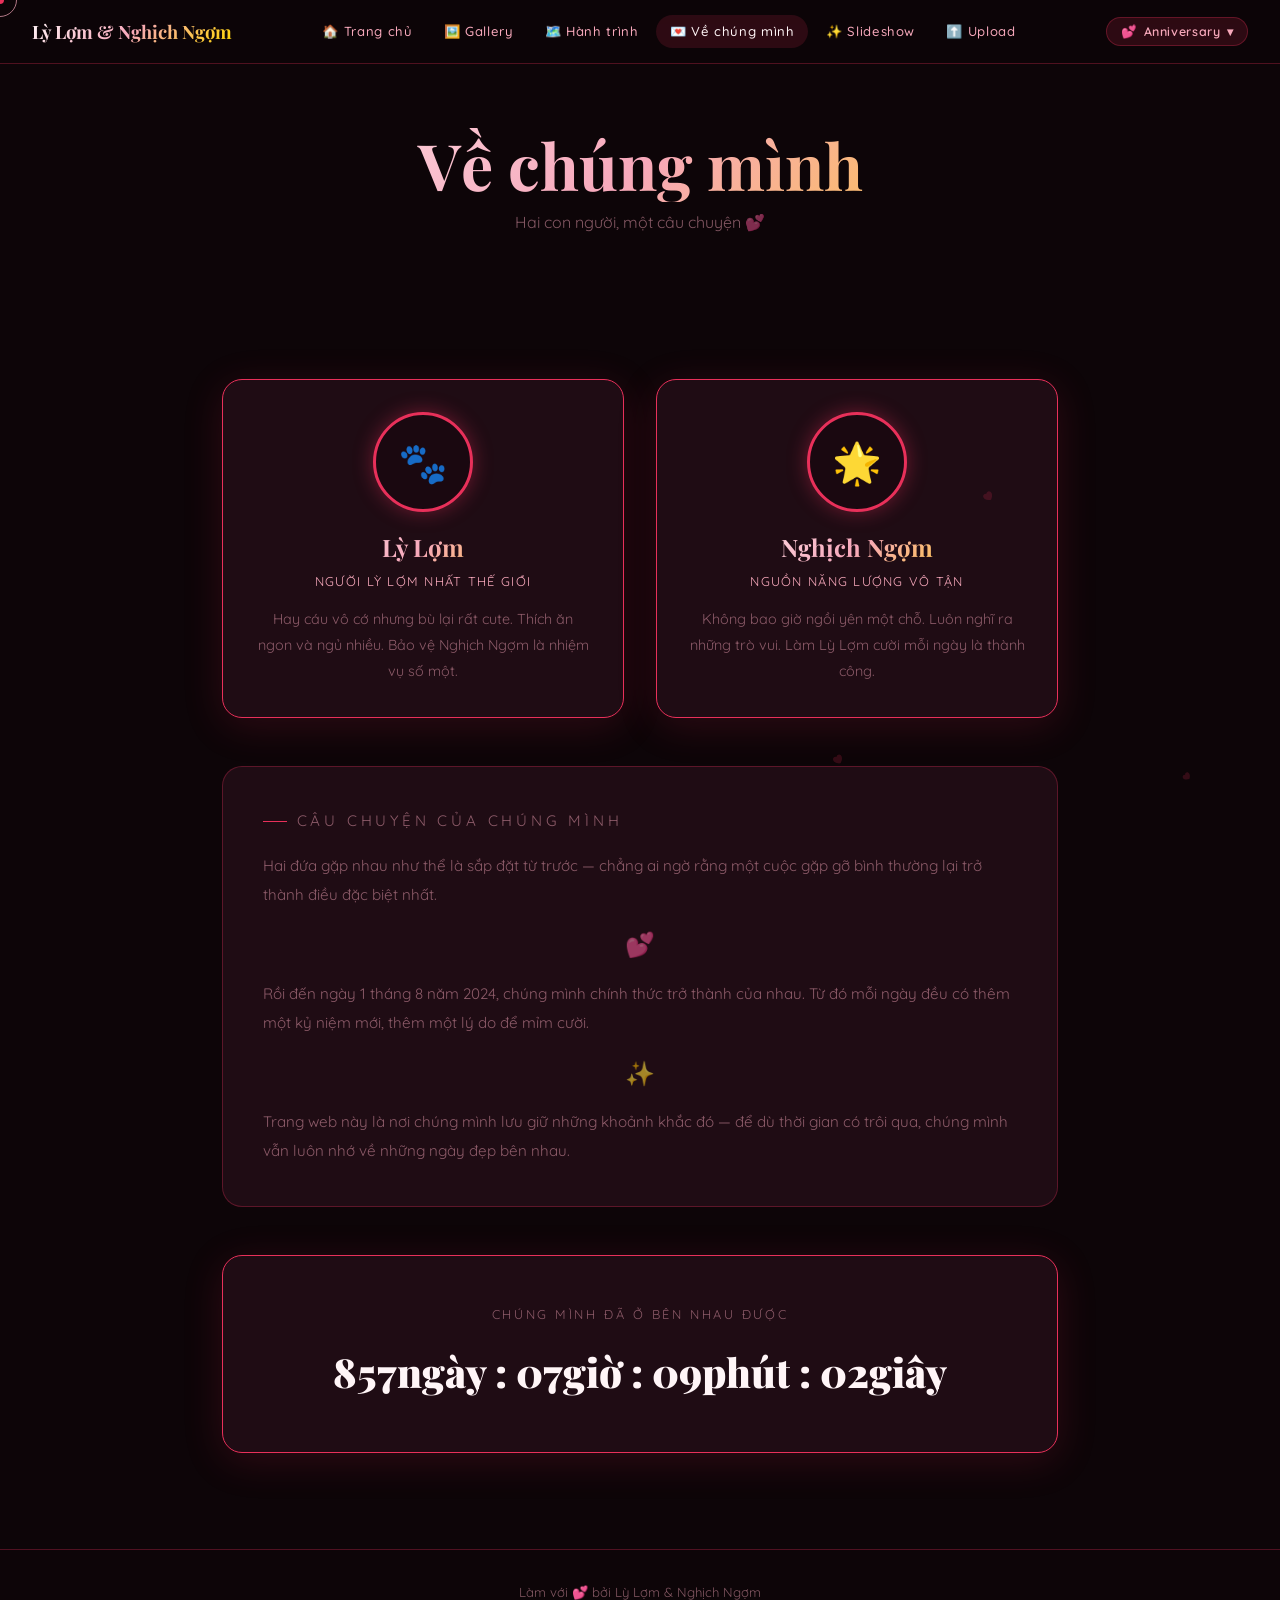
==== about.html @ 8e0ec50c "Initial commit - Lỳ Lợm & Nghịch Ngợm gallery" ====
<!DOCTYPE html>
<html lang="vi">
<head>
  <meta charset="UTF-8">
  <meta name="viewport" content="width=device-width, initial-scale=1.0">
  <title>Về chúng mình · Lỳ Lợm & Nghịch Ngợm</title>
  <link rel="stylesheet" href="css/themes.css">
  <link rel="stylesheet" href="css/global.css">
  <link rel="stylesheet" href="css/animations.css">
  <style>
    .about-wrap { max-width: 900px; margin: 0 auto; padding: 3rem 2rem 6rem; }
    .couple-grid {
      display: grid;
      grid-template-columns: 1fr 1fr;
      gap: 2rem;
      margin: 3rem 0;
    }
    @media(max-width: 600px) { .couple-grid { grid-template-columns: 1fr; } }
    .person-card {
      background: var(--bg-card);
      border: 1px solid var(--border-img);
      border-radius: 20px;
      padding: 2rem;
      text-align: center;
      box-shadow: var(--shadow-card);
      transition: var(--transition);
    }
    .person-card:hover { transform: translateY(-4px); box-shadow: 0 20px 60px var(--glow); }
    .person-avatar {
      width: 100px; height: 100px;
      border-radius: 50%;
      border: 3px solid var(--border-img);
      margin: 0 auto 1rem;
      background: var(--bg-secondary);
      display: flex; align-items: center; justify-content: center;
      font-size: 2.5rem;
      box-shadow: 0 0 20px var(--glow);
      overflow: hidden;
    }
    .person-avatar img { width: 100%; height: 100%; object-fit: cover; }
    .person-name {
      font-family: var(--font-display);
      font-size: 1.5rem;
      font-weight: 700;
      background: var(--gradient-text);
      -webkit-background-clip: text;
      -webkit-text-fill-color: transparent;
      background-clip: text;
      margin-bottom: 0.25rem;
    }
    .person-role { font-size: 0.8rem; color: var(--accent-2); letter-spacing: 0.1em; text-transform: uppercase; margin-bottom: 1rem; }
    .person-desc { font-size: 0.9rem; color: var(--text-muted); line-height: 1.8; }
    .love-story {
      background: var(--bg-card);
      border: 1px solid var(--border-color);
      border-radius: 20px;
      padding: 2.5rem;
      margin: 3rem 0;
    }
    .love-story p { color: var(--text-muted); line-height: 1.9; font-size: 0.95rem; margin-bottom: 1rem; }
    .love-story p:last-child { margin-bottom: 0; }
    .heart-divider { text-align: center; font-size: 1.5rem; margin: 1rem 0; opacity: 0.6; }
    .about-counter {
      text-align: center;
      padding: 3rem;
      background: var(--bg-card);
      border: 1px solid var(--border-img);
      border-radius: 20px;
      box-shadow: var(--shadow-card);
    }
    .about-counter-label { font-size: 0.8rem; letter-spacing: 0.2em; text-transform: uppercase; color: var(--text-muted); margin-bottom: 1rem; }
    #about-counter-wrap { font-family: var(--font-display); font-size: clamp(1.5rem, 4vw, 2.5rem); font-weight: 900; }
  </style>
</head>
<body>

<div id="loading"><div class="loading-logo">Về chúng mình 💌</div><div class="loading-bar-wrap"><div class="loading-bar"></div></div></div>
<div id="cursor"><div id="cursor-dot"></div><div id="cursor-ring"></div></div>
<canvas id="particle-canvas"></canvas>

<nav id="navbar">
  <a href="index.html" class="nav-logo">Lỳ Lợm & Nghịch Ngợm</a>
  <ul class="nav-links">
    <li><a href="index.html">🏠 Trang chủ</a></li>
    <li><a href="gallery.html">🖼️ Gallery</a></li>
    <li><a href="journey.html">🗺️ Hành trình</a></li>
    <li><a href="about.html" class="active">💌 Về chúng mình</a></li>
    <li><a href="slideshow.html">✨ Slideshow</a></li>
    <li><a href="admin.html">⬆️ Upload</a></li>
  </ul>
  <div class="nav-right">
    <div style="position:relative"><button id="theme-btn">💕 Anniversary ▾</button><div id="theme-panel"></div></div>
    <button id="nav-toggle" aria-label="Menu"><span></span><span></span><span></span></button>
  </div>
</nav>

<main>
  <div class="page-header">
    <h1>Về chúng mình</h1>
    <p>Hai con người, một câu chuyện 💕</p>
  </div>
  <div class="about-wrap">
    <div class="couple-grid">
      <div class="person-card reveal">
        <div class="person-avatar">🐾</div>
        <div class="person-name">Lỳ Lợm</div>
        <div class="person-role">Người lỳ lợm nhất thế giới</div>
        <div class="person-desc">Hay cáu vô cớ nhưng bù lại rất cute. Thích ăn ngon và ngủ nhiều. Bảo vệ Nghịch Ngợm là nhiệm vụ số một.</div>
      </div>
      <div class="person-card reveal reveal-delay-1">
        <div class="person-avatar">🌟</div>
        <div class="person-name">Nghịch Ngợm</div>
        <div class="person-role">Nguồn năng lượng vô tận</div>
        <div class="person-desc">Không bao giờ ngồi yên một chỗ. Luôn nghĩ ra những trò vui. Làm Lỳ Lợm cười mỗi ngày là thành công.</div>
      </div>
    </div>

    <div class="love-story reveal">
      <p class="section-label">Câu chuyện của chúng mình</p>
      <p>Hai đứa gặp nhau như thể là sắp đặt từ trước — chẳng ai ngờ rằng một cuộc gặp gỡ bình thường lại trở thành điều đặc biệt nhất.</p>
      <div class="heart-divider">💕</div>
      <p>Rồi đến ngày 1 tháng 8 năm 2024, chúng mình chính thức trở thành của nhau. Từ đó mỗi ngày đều có thêm một kỷ niệm mới, thêm một lý do để mỉm cười.</p>
      <div class="heart-divider">✨</div>
      <p>Trang web này là nơi chúng mình lưu giữ những khoảnh khắc đó — để dù thời gian có trôi qua, chúng mình vẫn luôn nhớ về những ngày đẹp bên nhau.</p>
    </div>

    <div class="about-counter reveal">
      <div class="about-counter-label">Chúng mình đã ở bên nhau được</div>
      <div id="about-counter-wrap"></div>
    </div>
  </div>
</main>

<footer><p>Làm với <span class="footer-heart">💕</span> bởi Lỳ Lợm & Nghịch Ngợm</p></footer>
<div id="lightbox"><button id="lightbox-close">✕</button><button id="lightbox-prev">‹</button><img id="lightbox-img" src="" alt=""><button id="lightbox-next">›</button><div id="lightbox-info"><div id="lightbox-caption"></div><div id="lightbox-date"></div></div></div>

<script type="module">
  import { renderCounter } from './js/main.js';
  renderCounter('about-counter-wrap');
</script>
<script type="module" src="js/main.js"></script>
</body>
</html>
---- css/themes.css ----
/* ═══════════════════════════════════════════════
   THEMES.CSS — 6 Seasonal Themes
   Lỳ Lợm & Nghịch Ngợm
═══════════════════════════════════════════════ */

/* ── DEFAULT / ANNIVERSARY ── */
:root {
  --bg-primary: #0d0508;
  --bg-secondary: #1a0810;
  --bg-card: #1f0c14;
  --bg-card-hover: #2a1020;
  --accent-1: #e8305a;
  --accent-2: #f7a8bb;
  --accent-3: #ffd700;
  --accent-4: #ff6b8a;
  --text-primary: #fff5f7;
  --text-secondary: #f7a8bb;
  --text-muted: rgba(247,168,187,0.5);
  --border-color: rgba(232,48,90,0.3);
  --border-img: #e8305a;
  --glow: rgba(232,48,90,0.4);
  --particle-color: #e8305a;
  --gradient-hero: linear-gradient(135deg, #0d0508 0%, #1a0810 50%, #0d0508 100%);
  --gradient-accent: linear-gradient(135deg, #e8305a, #ffd700);
  --gradient-text: linear-gradient(135deg, #fff5f7, #f7a8bb, #ffd700);
  --font-display: 'Playfair Display', serif;
  --font-body: 'Quicksand', sans-serif;
  --theme-emoji: '💕';
  --theme-name: 'Anniversary';
  --navbar-blur: rgba(13,5,8,0.85);
  --scrollbar-color: #e8305a;
  --tag-bg: rgba(232,48,90,0.15);
  --tag-border: rgba(232,48,90,0.4);
  --shadow-card: 0 8px 40px rgba(232,48,90,0.15);
  --transition: all 0.4s cubic-bezier(0.16, 1, 0.3, 1);
}

/* ── TẾT NGUYÊN ĐÁN ── */
[data-theme="tet"] {
  --bg-primary: #0a0500;
  --bg-secondary: #1a0800;
  --bg-card: #1f0c00;
  --bg-card-hover: #2a1400;
  --accent-1: #ff3000;
  --accent-2: #ffd700;
  --accent-3: #ff8c00;
  --accent-4: #ffec6e;
  --text-primary: #fff9f0;
  --text-secondary: #ffd700;
  --text-muted: rgba(255,215,0,0.5);
  --border-color: rgba(255,48,0,0.35);
  --border-img: #ffd700;
  --glow: rgba(255,48,0,0.45);
  --particle-color: #ff3000;
  --gradient-hero: linear-gradient(135deg, #0a0500 0%, #1a0800 50%, #0a0500 100%);
  --gradient-accent: linear-gradient(135deg, #ff3000, #ffd700);
  --gradient-text: linear-gradient(135deg, #fff9f0, #ffd700, #ff8c00);
  --theme-emoji: '🧧';
  --theme-name: 'Tết Nguyên Đán';
  --navbar-blur: rgba(10,5,0,0.85);
  --scrollbar-color: #ff3000;
  --tag-bg: rgba(255,48,0,0.12);
  --tag-border: rgba(255,215,0,0.4);
  --shadow-card: 0 8px 40px rgba(255,48,0,0.15);
}

/* ── TẾT TRUNG THU ── */
[data-theme="trungthu"] {
  --bg-primary: #050510;
  --bg-secondary: #0a0a20;
  --bg-card: #0e0e28;
  --bg-card-hover: #161638;
  --accent-1: #ff8c00;
  --accent-2: #ffcc44;
  --accent-3: #c084fc;
  --accent-4: #ffa040;
  --text-primary: #fff8f0;
  --text-secondary: #ffcc44;
  --text-muted: rgba(255,204,68,0.5);
  --border-color: rgba(255,140,0,0.3);
  --border-img: #ffcc44;
  --glow: rgba(255,140,0,0.4);
  --particle-color: #ffcc44;
  --gradient-hero: linear-gradient(135deg, #050510 0%, #0f0820 50%, #050510 100%);
  --gradient-accent: linear-gradient(135deg, #ff8c00, #c084fc);
  --gradient-text: linear-gradient(135deg, #fff8f0, #ffcc44, #ff8c00);
  --theme-emoji: '🏮';
  --theme-name: 'Tết Trung Thu';
  --navbar-blur: rgba(5,5,16,0.85);
  --scrollbar-color: #ff8c00;
  --tag-bg: rgba(255,140,0,0.12);
  --tag-border: rgba(255,204,68,0.4);
  --shadow-card: 0 8px 40px rgba(255,140,0,0.15);
}

/* ── LỄ TÌNH NHÂN ── */
[data-theme="valentine"] {
  --bg-primary: #06010a;
  --bg-secondary: #110418;
  --bg-card: #160520;
  --bg-card-hover: #1e082c;
  --accent-1: #ff3399;
  --accent-2: #ff99cc;
  --accent-3: #cc44ff;
  --accent-4: #ffb3d9;
  --text-primary: #fff0fa;
  --text-secondary: #ff99cc;
  --text-muted: rgba(255,153,204,0.5);
  --border-color: rgba(255,51,153,0.3);
  --border-img: #ff3399;
  --glow: rgba(255,51,153,0.45);
  --particle-color: #ff3399;
  --gradient-hero: linear-gradient(135deg, #06010a 0%, #110418 50%, #06010a 100%);
  --gradient-accent: linear-gradient(135deg, #ff3399, #cc44ff);
  --gradient-text: linear-gradient(135deg, #fff0fa, #ff99cc, #cc44ff);
  --theme-emoji: '💝';
  --theme-name: 'Lễ Tình Nhân';
  --navbar-blur: rgba(6,1,10,0.85);
  --scrollbar-color: #ff3399;
  --tag-bg: rgba(255,51,153,0.12);
  --tag-border: rgba(255,153,204,0.4);
  --shadow-card: 0 8px 40px rgba(255,51,153,0.15);
}

/* ── GIÁNG SINH ── */
[data-theme="christmas"] {
  --bg-primary: #010a03;
  --bg-secondary: #021408;
  --bg-card: #031a0a;
  --bg-card-hover: #052410;
  --accent-1: #ff2424;
  --accent-2: #44dd66;
  --accent-3: #ffffff;
  --accent-4: #ffdd44;
  --text-primary: #f0fff4;
  --text-secondary: #44dd66;
  --text-muted: rgba(68,221,102,0.5);
  --border-color: rgba(255,36,36,0.3);
  --border-img: #44dd66;
  --glow: rgba(68,221,102,0.35);
  --particle-color: #ff2424;
  --gradient-hero: linear-gradient(135deg, #010a03 0%, #021408 50%, #010a03 100%);
  --gradient-accent: linear-gradient(135deg, #ff2424, #44dd66);
  --gradient-text: linear-gradient(135deg, #f0fff4, #44dd66, #ffdd44);
  --theme-emoji: '🎄';
  --theme-name: 'Giáng Sinh';
  --navbar-blur: rgba(1,10,3,0.85);
  --scrollbar-color: #ff2424;
  --tag-bg: rgba(68,221,102,0.1);
  --tag-border: rgba(68,221,102,0.35);
  --shadow-card: 0 8px 40px rgba(68,221,102,0.12);
}

/* ── BIRTHDAY ── */
[data-theme="birthday"] {
  --bg-primary: #030310;
  --bg-secondary: #080820;
  --bg-card: #0c0c28;
  --bg-card-hover: #121235;
  --accent-1: #ff6b35;
  --accent-2: #ffd23f;
  --accent-3: #06d6a0;
  --accent-4: #a855f7;
  --text-primary: #fffbf0;
  --text-secondary: #ffd23f;
  --text-muted: rgba(255,210,63,0.5);
  --border-color: rgba(255,107,53,0.3);
  --border-img: #ffd23f;
  --glow: rgba(255,107,53,0.4);
  --particle-color: #ff6b35;
  --gradient-hero: linear-gradient(135deg, #030310 0%, #080820 50%, #030310 100%);
  --gradient-accent: linear-gradient(135deg, #ff6b35, #a855f7);
  --gradient-text: linear-gradient(135deg, #fffbf0, #ffd23f, #06d6a0, #a855f7);
  --theme-emoji: '🎂';
  --theme-name: 'Birthday';
  --navbar-blur: rgba(3,3,16,0.85);
  --scrollbar-color: #ffd23f;
  --tag-bg: rgba(255,107,53,0.12);
  --tag-border: rgba(255,210,63,0.35);
  --shadow-card: 0 8px 40px rgba(255,107,53,0.15);
}

/* ── SCROLLBAR ── */
::-webkit-scrollbar { width: 4px; }
::-webkit-scrollbar-track { background: var(--bg-primary); }
::-webkit-scrollbar-thumb { background: var(--scrollbar-color); border-radius: 2px; }
---- css/global.css ----
/* ═══════════════════════════════════════════════
   GLOBAL.CSS
   Lỳ Lợm & Nghịch Ngợm
═══════════════════════════════════════════════ */

@import url('https://fonts.googleapis.com/css2?family=Playfair+Display:ital,wght@0,400;0,600;0,700;0,900;1,400;1,700&family=Quicksand:wght@300;400;500;600;700&display=swap');

*, *::before, *::after { margin: 0; padding: 0; box-sizing: border-box; }

html {
  scroll-behavior: smooth;
  font-size: 16px;
}

body {
  background-color: var(--bg-primary);
  color: var(--text-primary);
  font-family: var(--font-body);
  font-weight: 400;
  line-height: 1.6;
  min-height: 100vh;
  overflow-x: hidden;
  transition: background-color 0.6s ease, color 0.6s ease;
  cursor: none;
}

/* ── SELECTION ── */
::selection {
  background: var(--accent-1);
  color: #fff;
}

/* ── CUSTOM CURSOR ── */
#cursor {
  position: fixed;
  z-index: 99999;
  pointer-events: none;
  mix-blend-mode: normal;
}
#cursor-dot {
  position: absolute;
  width: 8px; height: 8px;
  background: var(--accent-1);
  border-radius: 50%;
  transform: translate(-50%, -50%);
  transition: width 0.2s, height 0.2s, background 0.3s;
}
#cursor-ring {
  position: absolute;
  width: 34px; height: 34px;
  border: 1.5px solid var(--accent-2);
  border-radius: 50%;
  transform: translate(-50%, -50%);
  transition: width 0.3s, height 0.3s, border-color 0.3s;
  opacity: 0.7;
}
body.cursor-hover #cursor-dot { width: 14px; height: 14px; }
body.cursor-hover #cursor-ring { width: 50px; height: 50px; opacity: 1; }
body.cursor-click #cursor-dot { width: 6px; height: 6px; }

/* ── NAVBAR ── */
#navbar {
  position: fixed;
  top: 0; left: 0; right: 0;
  z-index: 1000;
  padding: 0 2rem;
  height: 64px;
  display: flex;
  align-items: center;
  justify-content: space-between;
  background: var(--navbar-blur);
  backdrop-filter: blur(16px);
  -webkit-backdrop-filter: blur(16px);
  border-bottom: 1px solid var(--border-color);
  transition: var(--transition);
}
.nav-logo {
  font-family: var(--font-display);
  font-size: 1.15rem;
  font-weight: 700;
  background: var(--gradient-text);
  -webkit-background-clip: text;
  -webkit-text-fill-color: transparent;
  background-clip: text;
  text-decoration: none;
  white-space: nowrap;
}
.nav-links {
  display: flex;
  align-items: center;
  gap: 0.25rem;
  list-style: none;
}
.nav-links a {
  display: block;
  padding: 0.4rem 0.85rem;
  font-size: 0.82rem;
  font-weight: 500;
  letter-spacing: 0.05em;
  color: var(--text-secondary);
  text-decoration: none;
  border-radius: 100px;
  transition: var(--transition);
  white-space: nowrap;
}
.nav-links a:hover,
.nav-links a.active {
  background: var(--tag-bg);
  color: var(--text-primary);
}
.nav-right {
  display: flex;
  align-items: center;
  gap: 0.75rem;
}

/* ── THEME SWITCHER ── */
#theme-btn {
  position: relative;
  background: var(--tag-bg);
  border: 1px solid var(--border-color);
  border-radius: 100px;
  padding: 0.35rem 0.85rem;
  color: var(--text-secondary);
  font-family: var(--font-body);
  font-size: 0.78rem;
  font-weight: 600;
  letter-spacing: 0.05em;
  cursor: pointer;
  display: flex;
  align-items: center;
  gap: 0.4rem;
  transition: var(--transition);
  white-space: nowrap;
}
#theme-btn:hover {
  border-color: var(--accent-1);
  color: var(--text-primary);
  box-shadow: 0 0 16px var(--glow);
}
#theme-panel {
  position: absolute;
  top: calc(100% + 12px);
  right: 0;
  background: var(--bg-card);
  border: 1px solid var(--border-color);
  border-radius: 16px;
  padding: 0.75rem;
  display: none;
  flex-direction: column;
  gap: 0.35rem;
  min-width: 200px;
  box-shadow: 0 20px 60px rgba(0,0,0,0.5);
  z-index: 2000;
}
#theme-panel.open { display: flex; }
.theme-option {
  display: flex;
  align-items: center;
  gap: 0.6rem;
  padding: 0.55rem 0.85rem;
  border-radius: 10px;
  cursor: pointer;
  font-size: 0.84rem;
  font-weight: 500;
  color: var(--text-secondary);
  transition: background 0.2s;
  border: none;
  background: transparent;
  text-align: left;
  width: 100%;
}
.theme-option:hover { background: var(--tag-bg); color: var(--text-primary); }
.theme-option.active { background: var(--tag-bg); color: var(--accent-2); }
.theme-dot {
  width: 10px; height: 10px;
  border-radius: 50%;
  flex-shrink: 0;
}

/* ── MOBILE NAV TOGGLE ── */
#nav-toggle {
  display: none;
  background: none;
  border: none;
  cursor: pointer;
  padding: 0.4rem;
  flex-direction: column;
  gap: 5px;
}
#nav-toggle span {
  display: block;
  width: 22px;
  height: 2px;
  background: var(--text-secondary);
  border-radius: 2px;
  transition: var(--transition);
}

/* ── MAIN CONTENT ── */
main { padding-top: 64px; min-height: calc(100vh - 64px); }

/* ── PAGE HEADER ── */
.page-header {
  text-align: center;
  padding: 4rem 2rem 3rem;
  position: relative;
}
.page-header h1 {
  font-family: var(--font-display);
  font-size: clamp(2.2rem, 5vw, 4rem);
  font-weight: 700;
  background: var(--gradient-text);
  -webkit-background-clip: text;
  -webkit-text-fill-color: transparent;
  background-clip: text;
  margin-bottom: 0.5rem;
  line-height: 1.15;
}
.page-header p {
  font-size: 1rem;
  color: var(--text-muted);
  font-weight: 400;
}

/* ── SECTION TITLES ── */
.section-label {
  font-size: 0.72rem;
  letter-spacing: 0.25em;
  text-transform: uppercase;
  color: var(--accent-1);
  margin-bottom: 0.5rem;
  display: flex;
  align-items: center;
  gap: 0.6rem;
}
.section-label::before {
  content: '';
  display: block;
  width: 24px;
  height: 1.5px;
  background: var(--accent-1);
}
.section-title {
  font-family: var(--font-display);
  font-size: clamp(1.8rem, 3.5vw, 2.8rem);
  font-weight: 700;
  background: var(--gradient-text);
  -webkit-background-clip: text;
  -webkit-text-fill-color: transparent;
  background-clip: text;
  line-height: 1.2;
  margin-bottom: 1rem;
}

/* ── BUTTONS ── */
.btn {
  display: inline-flex;
  align-items: center;
  gap: 0.5rem;
  padding: 0.7rem 1.75rem;
  border-radius: 100px;
  font-family: var(--font-body);
  font-size: 0.88rem;
  font-weight: 600;
  letter-spacing: 0.05em;
  cursor: pointer;
  text-decoration: none;
  transition: var(--transition);
  border: none;
}
.btn-primary {
  background: var(--gradient-accent);
  color: #fff;
  box-shadow: 0 4px 20px var(--glow);
}
.btn-primary:hover {
  transform: translateY(-2px);
  box-shadow: 0 8px 32px var(--glow);
}
.btn-ghost {
  background: var(--tag-bg);
  color: var(--text-secondary);
  border: 1px solid var(--border-color);
}
.btn-ghost:hover {
  border-color: var(--accent-1);
  color: var(--text-primary);
  background: rgba(var(--accent-1), 0.1);
}
.btn-icon {
  width: 42px;
  height: 42px;
  padding: 0;
  justify-content: center;
  border-radius: 50%;
  font-size: 1rem;
}

/* ── TAGS / BADGES ── */
.tag {
  display: inline-flex;
  align-items: center;
  gap: 0.3rem;
  padding: 0.25rem 0.75rem;
  border-radius: 100px;
  font-size: 0.73rem;
  font-weight: 600;
  letter-spacing: 0.05em;
  background: var(--tag-bg);
  border: 1px solid var(--tag-border);
  color: var(--text-secondary);
}

/* ── DIVIDER ── */
.divider {
  width: 100%;
  height: 1px;
  background: linear-gradient(to right, transparent, var(--border-color), transparent);
  margin: 2rem 0;
}

/* ── SCROLL REVEAL ── */
.reveal {
  opacity: 0;
  transform: translateY(32px);
  transition: opacity 0.7s cubic-bezier(0.16, 1, 0.3, 1),
              transform 0.7s cubic-bezier(0.16, 1, 0.3, 1);
}
.reveal.visible { opacity: 1; transform: none; }
.reveal-delay-1 { transition-delay: 0.1s; }
.reveal-delay-2 { transition-delay: 0.2s; }
.reveal-delay-3 { transition-delay: 0.3s; }

/* ── LOADING SCREEN ── */
#loading {
  position: fixed;
  inset: 0;
  background: var(--bg-primary);
  z-index: 99998;
  display: flex;
  flex-direction: column;
  align-items: center;
  justify-content: center;
  gap: 1.5rem;
  transition: opacity 0.6s ease;
}
#loading.hide { opacity: 0; pointer-events: none; }
.loading-logo {
  font-family: var(--font-display);
  font-size: 2rem;
  font-weight: 700;
  background: var(--gradient-text);
  -webkit-background-clip: text;
  -webkit-text-fill-color: transparent;
  background-clip: text;
}
.loading-bar-wrap {
  width: 160px;
  height: 2px;
  background: var(--border-color);
  border-radius: 2px;
  overflow: hidden;
}
.loading-bar {
  height: 100%;
  background: var(--gradient-accent);
  border-radius: 2px;
  animation: loadBar 1.2s cubic-bezier(0.4, 0, 0.2, 1) forwards;
}
@keyframes loadBar {
  from { width: 0; }
  to { width: 100%; }
}

/* ── TOAST NOTIFICATION ── */
#toast-wrap {
  position: fixed;
  bottom: 2rem;
  right: 2rem;
  z-index: 9999;
  display: flex;
  flex-direction: column;
  gap: 0.75rem;
}
.toast {
  padding: 0.85rem 1.25rem;
  background: var(--bg-card);
  border: 1px solid var(--border-color);
  border-left: 3px solid var(--accent-1);
  border-radius: 12px;
  font-size: 0.85rem;
  color: var(--text-primary);
  box-shadow: var(--shadow-card);
  animation: toastIn 0.4s cubic-bezier(0.16, 1, 0.3, 1);
  max-width: 280px;
}
@keyframes toastIn {
  from { opacity: 0; transform: translateX(40px); }
  to { opacity: 1; transform: none; }
}

/* ── FOOTER ── */
footer {
  border-top: 1px solid var(--border-color);
  padding: 2rem;
  text-align: center;
  color: var(--text-muted);
  font-size: 0.82rem;
}
footer .footer-heart {
  color: var(--accent-1);
  display: inline-block;
  animation: heartbeat 1.4s ease infinite;
}
@keyframes heartbeat {
  0%, 100% { transform: scale(1); }
  50% { transform: scale(1.25); }
}

/* ── RESPONSIVE ── */
@media (max-width: 768px) {
  #nav-toggle { display: flex; }
  .nav-links {
    position: fixed;
    top: 64px;
    left: 0; right: 0;
    background: var(--navbar-blur);
    backdrop-filter: blur(16px);
    flex-direction: column;
    padding: 1rem;
    border-bottom: 1px solid var(--border-color);
    display: none;
    gap: 0.25rem;
  }
  .nav-links.open { display: flex; }
  .nav-links a { font-size: 0.95rem; padding: 0.65rem 1rem; }
  #theme-panel { right: -0.5rem; }
}
---- css/animations.css ----
/* ═══════════════════════════════════════════════
   ANIMATIONS.CSS
═══════════════════════════════════════════════ */

/* ── PARTICLE CANVAS ── */
#particle-canvas {
  position: fixed;
  top: 0; left: 0;
  width: 100%; height: 100%;
  z-index: 0;
  pointer-events: none;
  opacity: 0.5;
}

/* ── FLOATING ELEMENTS ── */
@keyframes floatUp {
  0% { transform: translateY(0) rotate(0deg); opacity: 0.8; }
  100% { transform: translateY(-100vh) rotate(360deg); opacity: 0; }
}
@keyframes floatSway {
  0%, 100% { transform: translateX(0) translateY(0); }
  25% { transform: translateX(8px) translateY(-6px); }
  75% { transform: translateX(-6px) translateY(4px); }
}
.float-el { animation: floatSway 6s ease-in-out infinite; }
.float-el:nth-child(2n) { animation-delay: -2s; animation-duration: 8s; }
.float-el:nth-child(3n) { animation-delay: -4s; animation-duration: 10s; }

/* ── SPARKLE ── */
@keyframes sparkle {
  0%, 100% { transform: scale(0) rotate(0deg); opacity: 0; }
  50% { transform: scale(1) rotate(180deg); opacity: 1; }
}
.sparkle {
  position: absolute;
  pointer-events: none;
  animation: sparkle 1.2s ease forwards;
}

/* ── THEME TRANSITION ── */
.theme-transitioning * {
  transition: background-color 0.5s ease,
              color 0.5s ease,
              border-color 0.5s ease,
              box-shadow 0.5s ease !important;
}

/* ── GALLERY PHOTO CARD ── */
.photo-card {
  position: relative;
  border-radius: 12px;
  overflow: hidden;
  cursor: pointer;
  border: 2px solid var(--border-img);
  box-shadow: var(--shadow-card);
  transition: var(--transition);
  background: var(--bg-card);
}
.photo-card::before {
  content: '';
  position: absolute;
  inset: 0;
  background: linear-gradient(to top, rgba(0,0,0,0.7) 0%, transparent 50%);
  z-index: 1;
  opacity: 0;
  transition: opacity 0.3s ease;
}
.photo-card:hover {
  transform: translateY(-4px) scale(1.01);
  box-shadow: 0 16px 48px var(--glow);
  border-color: var(--accent-2);
}
.photo-card:hover::before { opacity: 1; }
.photo-card img {
  width: 100%;
  height: 100%;
  object-fit: cover;
  display: block;
  transition: transform 0.5s ease;
}
.photo-card:hover img { transform: scale(1.05); }
.photo-card-overlay {
  position: absolute;
  bottom: 0;
  left: 0; right: 0;
  padding: 1rem;
  z-index: 2;
  opacity: 0;
  transform: translateY(8px);
  transition: var(--transition);
}
.photo-card:hover .photo-card-overlay {
  opacity: 1;
  transform: none;
}
.photo-card-date {
  font-size: 0.75rem;
  color: rgba(255,255,255,0.7);
  letter-spacing: 0.1em;
}
.photo-card-caption {
  font-size: 0.9rem;
  font-weight: 600;
  color: #fff;
  margin-top: 0.2rem;
}

/* ── LIGHTBOX ── */
#lightbox {
  position: fixed;
  inset: 0;
  z-index: 9000;
  background: rgba(0,0,0,0.95);
  display: none;
  align-items: center;
  justify-content: center;
  padding: 2rem;
  backdrop-filter: blur(10px);
}
#lightbox.open { display: flex; }
#lightbox-img {
  max-width: 90vw;
  max-height: 85vh;
  object-fit: contain;
  border-radius: 12px;
  border: 2px solid var(--border-img);
  box-shadow: 0 0 80px var(--glow);
  animation: lightboxIn 0.4s cubic-bezier(0.16,1,0.3,1);
}
@keyframes lightboxIn {
  from { opacity: 0; transform: scale(0.9); }
  to { opacity: 1; transform: scale(1); }
}
#lightbox-info {
  position: absolute;
  bottom: 2rem;
  left: 50%;
  transform: translateX(-50%);
  text-align: center;
  background: rgba(0,0,0,0.6);
  border: 1px solid var(--border-color);
  padding: 0.75rem 1.5rem;
  border-radius: 100px;
  backdrop-filter: blur(8px);
}
#lightbox-caption { font-size: 0.9rem; font-weight: 600; }
#lightbox-date { font-size: 0.75rem; color: var(--text-muted); margin-top: 0.2rem; }
#lightbox-close {
  position: absolute;
  top: 1.5rem; right: 1.5rem;
  width: 44px; height: 44px;
  background: rgba(255,255,255,0.1);
  border: 1px solid rgba(255,255,255,0.2);
  border-radius: 50%;
  color: #fff;
  font-size: 1.1rem;
  cursor: pointer;
  display: flex;
  align-items: center;
  justify-content: center;
  transition: var(--transition);
}
#lightbox-close:hover { background: rgba(255,255,255,0.2); }
#lightbox-prev, #lightbox-next {
  position: absolute;
  top: 50%;
  transform: translateY(-50%);
  width: 48px; height: 48px;
  background: rgba(255,255,255,0.08);
  border: 1px solid rgba(255,255,255,0.15);
  border-radius: 50%;
  color: #fff;
  font-size: 1.1rem;
  cursor: pointer;
  display: flex;
  align-items: center;
  justify-content: center;
  transition: var(--transition);
}
#lightbox-prev { left: 1.5rem; }
#lightbox-next { right: 1.5rem; }
#lightbox-prev:hover, #lightbox-next:hover {
  background: rgba(255,255,255,0.18);
}

/* ── GALLERY GRID ── */
.gallery-grid {
  columns: 4;
  column-gap: 1rem;
  padding: 0 1.5rem 3rem;
}
.gallery-grid .photo-card {
  break-inside: avoid;
  margin-bottom: 1rem;
}
@media (max-width: 1100px) { .gallery-grid { columns: 3; } }
@media (max-width: 768px) { .gallery-grid { columns: 2; } }
@media (max-width: 480px) { .gallery-grid { columns: 1; padding: 0 1rem 2rem; } }

/* ── MONTH GROUP ── */
.month-group { margin-bottom: 3rem; padding: 0 1.5rem; }
.month-header {
  display: flex;
  align-items: center;
  gap: 1rem;
  margin-bottom: 1.25rem;
  padding-bottom: 0.75rem;
  border-bottom: 1px solid var(--border-color);
}
.month-name {
  font-family: var(--font-display);
  font-size: 1.5rem;
  font-weight: 700;
  background: var(--gradient-text);
  -webkit-background-clip: text;
  -webkit-text-fill-color: transparent;
  background-clip: text;
}
.month-count {
  font-size: 0.75rem;
  color: var(--text-muted);
  letter-spacing: 0.1em;
}
.month-grid {
  display: grid;
  grid-template-columns: repeat(auto-fill, minmax(200px, 1fr));
  gap: 1rem;
}
.month-grid .photo-card { aspect-ratio: 4/3; }

/* ── YEAR TABS ── */
.year-tabs {
  display: flex;
  align-items: center;
  gap: 0.5rem;
  padding: 0 1.5rem;
  margin-bottom: 2rem;
  flex-wrap: wrap;
}
.year-tab {
  padding: 0.45rem 1.25rem;
  border-radius: 100px;
  font-size: 0.85rem;
  font-weight: 600;
  cursor: pointer;
  border: 1px solid var(--border-color);
  background: transparent;
  color: var(--text-muted);
  transition: var(--transition);
  font-family: var(--font-body);
}
.year-tab:hover { color: var(--text-primary); border-color: var(--accent-2); }
.year-tab.active {
  background: var(--gradient-accent);
  border-color: transparent;
  color: #fff;
  box-shadow: 0 4px 16px var(--glow);
}

/* ── VIEW TOGGLE ── */
.view-toggle {
  display: flex;
  border: 1px solid var(--border-color);
  border-radius: 100px;
  overflow: hidden;
}
.view-btn {
  padding: 0.4rem 0.9rem;
  font-size: 0.78rem;
  font-weight: 600;
  cursor: pointer;
  border: none;
  background: transparent;
  color: var(--text-muted);
  transition: var(--transition);
  font-family: var(--font-body);
  letter-spacing: 0.04em;
}
.view-btn.active {
  background: var(--tag-bg);
  color: var(--text-primary);
}
.view-btn:hover:not(.active) { color: var(--text-secondary); }

/* ── UPLOAD AREA ── */
.upload-zone {
  border: 2px dashed var(--border-color);
  border-radius: 16px;
  padding: 3rem 2rem;
  text-align: center;
  transition: var(--transition);
  cursor: pointer;
  position: relative;
  overflow: hidden;
}
.upload-zone:hover, .upload-zone.drag-over {
  border-color: var(--accent-1);
  background: var(--tag-bg);
  box-shadow: 0 0 30px var(--glow);
}
.upload-zone-icon { font-size: 2.5rem; margin-bottom: 1rem; }
.upload-zone-text { font-size: 1rem; font-weight: 600; color: var(--text-secondary); }
.upload-zone-sub { font-size: 0.82rem; color: var(--text-muted); margin-top: 0.4rem; }

/* ── PROGRESS BAR ── */
.progress-bar-wrap {
  width: 100%;
  height: 4px;
  background: var(--border-color);
  border-radius: 4px;
  overflow: hidden;
  margin-top: 1rem;
}
.progress-bar {
  height: 100%;
  background: var(--gradient-accent);
  border-radius: 4px;
  width: 0;
  transition: width 0.3s ease;
}

/* ── INPUT FIELDS ── */
.input-group { display: flex; flex-direction: column; gap: 0.5rem; }
.input-label { font-size: 0.82rem; font-weight: 600; color: var(--text-secondary); letter-spacing: 0.04em; }
.input-field {
  width: 100%;
  padding: 0.75rem 1rem;
  background: var(--bg-card);
  border: 1px solid var(--border-color);
  border-radius: 12px;
  color: var(--text-primary);
  font-family: var(--font-body);
  font-size: 0.9rem;
  transition: var(--transition);
  outline: none;
}
.input-field:focus {
  border-color: var(--accent-1);
  box-shadow: 0 0 0 3px var(--tag-bg);
}
.input-field::placeholder { color: var(--text-muted); }
select.input-field { cursor: pointer; }

/* ── MODAL ── */
.modal-backdrop {
  position: fixed;
  inset: 0;
  background: rgba(0,0,0,0.7);
  backdrop-filter: blur(8px);
  z-index: 8000;
  display: none;
  align-items: center;
  justify-content: center;
  padding: 2rem;
}
.modal-backdrop.open { display: flex; }
.modal {
  background: var(--bg-secondary);
  border: 1px solid var(--border-color);
  border-radius: 20px;
  padding: 2rem;
  width: 100%;
  max-width: 480px;
  box-shadow: var(--shadow-card);
  animation: modalIn 0.4s cubic-bezier(0.16,1,0.3,1);
}
@keyframes modalIn {
  from { opacity: 0; transform: translateY(20px) scale(0.97); }
  to { opacity: 1; transform: none; }
}
.modal-title {
  font-family: var(--font-display);
  font-size: 1.4rem;
  font-weight: 700;
  background: var(--gradient-text);
  -webkit-background-clip: text;
  -webkit-text-fill-color: transparent;
  background-clip: text;
  margin-bottom: 1.5rem;
}

/* ── EMPTY STATE ── */
.empty-state {
  text-align: center;
  padding: 5rem 2rem;
  color: var(--text-muted);
}
.empty-state-icon { font-size: 3rem; margin-bottom: 1rem; opacity: 0.5; }
.empty-state-text { font-size: 1.1rem; font-weight: 600; color: var(--text-secondary); }
.empty-state-sub { font-size: 0.9rem; margin-top: 0.5rem; }

/* ── STATS / COUNTERS ── */
.stat-number {
  font-family: var(--font-display);
  font-size: 3rem;
  font-weight: 900;
  background: var(--gradient-accent);
  -webkit-background-clip: text;
  -webkit-text-fill-color: transparent;
  background-clip: text;
  line-height: 1;
}
.stat-label-text {
  font-size: 0.78rem;
  letter-spacing: 0.12em;
  text-transform: uppercase;
  color: var(--text-muted);
  margin-top: 0.4rem;
}

/* ── SCROLL INDICATOR ── */
.scroll-indicator {
  display: flex;
  flex-direction: column;
  align-items: center;
  gap: 0.5rem;
  position: absolute;
  bottom: 2rem;
  left: 50%;
  transform: translateX(-50%);
  opacity: 0.5;
}
.scroll-indicator span {
  font-size: 0.65rem;
  letter-spacing: 0.2em;
  text-transform: uppercase;
  color: var(--text-secondary);
}
.scroll-line-anim {
  width: 1px; height: 40px;
  background: linear-gradient(to bottom, transparent, var(--accent-1));
  position: relative;
  overflow: hidden;
}
.scroll-line-anim::after {
  content: '';
  position: absolute;
  top: -100%; left: 0;
  width: 1px; height: 100%;
  background: var(--accent-1);
  animation: scrollLine 2s ease-in-out infinite;
}
@keyframes scrollLine {
  0% { top: -100%; }
  100% { top: 100%; }
}

/* ── REDUCED MOTION ── */
@media (prefers-reduced-motion: reduce) {
  *, *::before, *::after {
    animation-duration: 0.01ms !important;
    transition-duration: 0.01ms !important;
  }
}
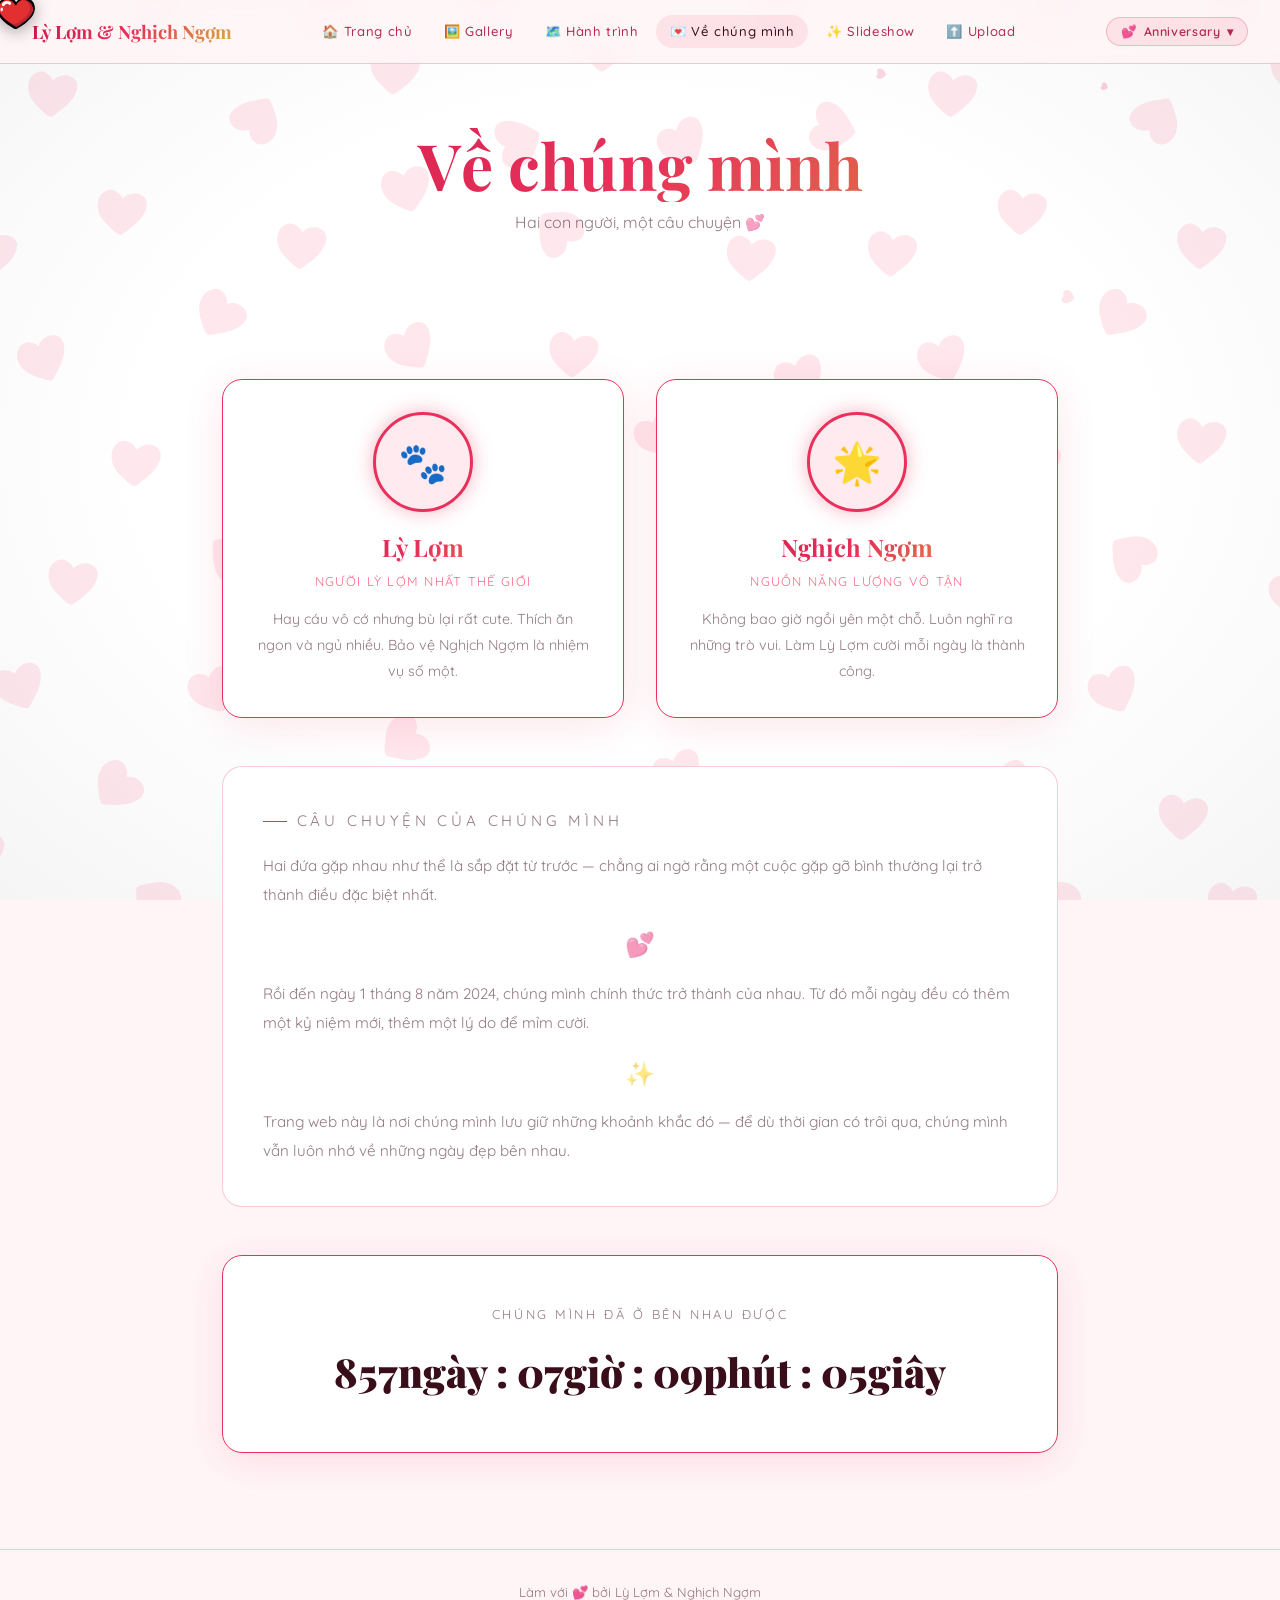
==== commit 70ba3f8f: "Add seasonal backgrounds, custom cursors, Trung Thu sky, Christmas snow, Tet decor" ====
--- a/about.html
+++ b/about.html
@@ -75,7 +75,9 @@
 <body>
 
 <div id="loading"><div class="loading-logo">Về chúng mình 💌</div><div class="loading-bar-wrap"><div class="loading-bar"></div></div></div>
-<div id="cursor"><div id="cursor-dot"></div><div id="cursor-ring"></div></div>
+<div id="cursor"><img id="cursor-img" src="" alt=""></div>
+<div id="theme-bg"><div class="bg-pattern"></div><div class="bg-photo"></div><div class="bg-sky"></div><div class="bg-snow"></div><div class="bg-vignette"></div></div>
+<div id="theme-decor"><img class="santa-key" src="assets/images/key/santa.svg" alt="Santa"><div class="lantern-wrap" id="lantern-wrap"></div></div>
 <canvas id="particle-canvas"></canvas>
 
 <nav id="navbar">
--- a/css/themes.css
+++ b/css/themes.css
@@ -3,184 +3,431 @@
    Lỳ Lợm & Nghịch Ngợm
 ═══════════════════════════════════════════════ */
 
-/* ── DEFAULT / ANNIVERSARY ── */
+/* ── DEFAULT / ANNIVERSARY — light pink pattern bg ── */
 :root {
-  --bg-primary: #0d0508;
-  --bg-secondary: #1a0810;
-  --bg-card: #1f0c14;
-  --bg-card-hover: #2a1020;
+  --bg-primary: #fff5f7;
+  --bg-secondary: #ffeaf0;
+  --bg-card: #ffffff;
+  --bg-card-hover: #fff0f4;
   --accent-1: #e8305a;
-  --accent-2: #f7a8bb;
-  --accent-3: #ffd700;
-  --accent-4: #ff6b8a;
-  --text-primary: #fff5f7;
-  --text-secondary: #f7a8bb;
-  --text-muted: rgba(247,168,187,0.5);
-  --border-color: rgba(232,48,90,0.3);
+  --accent-2: #ff6b8a;
+  --accent-3: #d4af37;
+  --accent-4: #c9184a;
+  --text-primary: #3a0d1a;
+  --text-secondary: #b3294f;
+  --text-muted: rgba(58,13,26,0.55);
+  --border-color: rgba(232,48,90,0.25);
   --border-img: #e8305a;
-  --glow: rgba(232,48,90,0.4);
+  --glow: rgba(232,48,90,0.35);
   --particle-color: #e8305a;
-  --gradient-hero: linear-gradient(135deg, #0d0508 0%, #1a0810 50%, #0d0508 100%);
-  --gradient-accent: linear-gradient(135deg, #e8305a, #ffd700);
-  --gradient-text: linear-gradient(135deg, #fff5f7, #f7a8bb, #ffd700);
+  --gradient-hero: linear-gradient(135deg, #fff5f7 0%, #ffe3ea 50%, #fff5f7 100%);
+  --gradient-accent: linear-gradient(135deg, #e8305a, #d4af37);
+  --gradient-text: linear-gradient(135deg, #c9184a, #e8305a, #d4af37);
   --font-display: 'Playfair Display', serif;
   --font-body: 'Quicksand', sans-serif;
   --theme-emoji: '💕';
   --theme-name: 'Anniversary';
-  --navbar-blur: rgba(13,5,8,0.85);
+  --navbar-blur: rgba(255,245,247,0.85);
   --scrollbar-color: #e8305a;
-  --tag-bg: rgba(232,48,90,0.15);
-  --tag-border: rgba(232,48,90,0.4);
-  --shadow-card: 0 8px 40px rgba(232,48,90,0.15);
+  --tag-bg: rgba(232,48,90,0.1);
+  --tag-border: rgba(232,48,90,0.3);
+  --shadow-card: 0 8px 40px rgba(232,48,90,0.12);
   --transition: all 0.4s cubic-bezier(0.16, 1, 0.3, 1);
-}
-
-/* ── TẾT NGUYÊN ĐÁN ── */
+  --bg-pattern-url: url('../assets/images/patterns/anni-pattern.svg');
+  --bg-pattern-size: 600px 600px;
+  --bg-pattern-opacity: 1;
+  --cursor-url: url('../assets/images/cursors/vlt-anni.svg');
+}
+
+/* ── TẾT NGUYÊN ĐÁN — light warm yellow, gold/red decor ── */
 [data-theme="tet"] {
-  --bg-primary: #0a0500;
-  --bg-secondary: #1a0800;
-  --bg-card: #1f0c00;
-  --bg-card-hover: #2a1400;
-  --accent-1: #ff3000;
-  --accent-2: #ffd700;
-  --accent-3: #ff8c00;
-  --accent-4: #ffec6e;
-  --text-primary: #fff9f0;
-  --text-secondary: #ffd700;
-  --text-muted: rgba(255,215,0,0.5);
-  --border-color: rgba(255,48,0,0.35);
-  --border-img: #ffd700;
-  --glow: rgba(255,48,0,0.45);
-  --particle-color: #ff3000;
-  --gradient-hero: linear-gradient(135deg, #0a0500 0%, #1a0800 50%, #0a0500 100%);
-  --gradient-accent: linear-gradient(135deg, #ff3000, #ffd700);
-  --gradient-text: linear-gradient(135deg, #fff9f0, #ffd700, #ff8c00);
+  --bg-primary: #fdf6e3;
+  --bg-secondary: #fbeec4;
+  --bg-card: #fffaf0;
+  --bg-card-hover: #fff3d9;
+  --accent-1: #d62828;
+  --accent-2: #c08a1f;
+  --accent-3: #f4d271;
+  --accent-4: #e8590c;
+  --text-primary: #4a1c00;
+  --text-secondary: #a8330e;
+  --text-muted: rgba(74,28,0,0.55);
+  --border-color: rgba(214,40,40,0.25);
+  --border-img: #d62828;
+  --glow: rgba(214,40,40,0.3);
+  --particle-color: #d62828;
+  --gradient-hero: linear-gradient(135deg, #fdf6e3 0%, #fbeec4 50%, #fdf6e3 100%);
+  --gradient-accent: linear-gradient(135deg, #d62828, #f4d271);
+  --gradient-text: linear-gradient(135deg, #a8330e, #d62828, #c08a1f);
   --theme-emoji: '🧧';
   --theme-name: 'Tết Nguyên Đán';
-  --navbar-blur: rgba(10,5,0,0.85);
-  --scrollbar-color: #ff3000;
-  --tag-bg: rgba(255,48,0,0.12);
-  --tag-border: rgba(255,215,0,0.4);
-  --shadow-card: 0 8px 40px rgba(255,48,0,0.15);
-}
-
-/* ── TẾT TRUNG THU ── */
+  --navbar-blur: rgba(253,246,227,0.85);
+  --scrollbar-color: #d62828;
+  --tag-bg: rgba(214,40,40,0.1);
+  --tag-border: rgba(214,40,40,0.3);
+  --shadow-card: 0 8px 40px rgba(214,40,40,0.12);
+  --bg-pattern-url: none;
+  --bg-pattern-size: 0;
+  --bg-pattern-opacity: 0;
+  --cursor-url: url('../assets/images/cursors/tet.svg');
+}
+
+/* ── TẾT TRUNG THU — dark blue/purple, glowing stars + moon ── */
 [data-theme="trungthu"] {
-  --bg-primary: #050510;
-  --bg-secondary: #0a0a20;
-  --bg-card: #0e0e28;
-  --bg-card-hover: #161638;
-  --accent-1: #ff8c00;
-  --accent-2: #ffcc44;
+  --bg-primary: #0a0a2e;
+  --bg-secondary: #131340;
+  --bg-card: #161650;
+  --bg-card-hover: #1d1d60;
+  --accent-1: #ffcc44;
+  --accent-2: #ffe9a8;
   --accent-3: #c084fc;
-  --accent-4: #ffa040;
-  --text-primary: #fff8f0;
-  --text-secondary: #ffcc44;
-  --text-muted: rgba(255,204,68,0.5);
-  --border-color: rgba(255,140,0,0.3);
+  --accent-4: #ff8c00;
+  --text-primary: #fff8e0;
+  --text-secondary: #ffd966;
+  --text-muted: rgba(255,217,102,0.5);
+  --border-color: rgba(255,204,68,0.25);
   --border-img: #ffcc44;
-  --glow: rgba(255,140,0,0.4);
-  --particle-color: #ffcc44;
-  --gradient-hero: linear-gradient(135deg, #050510 0%, #0f0820 50%, #050510 100%);
-  --gradient-accent: linear-gradient(135deg, #ff8c00, #c084fc);
-  --gradient-text: linear-gradient(135deg, #fff8f0, #ffcc44, #ff8c00);
+  --glow: rgba(255,204,68,0.4);
+  --particle-color: #ffe9a8;
+  --gradient-hero: linear-gradient(180deg, #0a0a2e 0%, #181850 60%, #0a0a2e 100%);
+  --gradient-accent: linear-gradient(135deg, #ffcc44, #c084fc);
+  --gradient-text: linear-gradient(135deg, #fff8e0, #ffcc44, #c084fc);
   --theme-emoji: '🏮';
   --theme-name: 'Tết Trung Thu';
-  --navbar-blur: rgba(5,5,16,0.85);
-  --scrollbar-color: #ff8c00;
-  --tag-bg: rgba(255,140,0,0.12);
-  --tag-border: rgba(255,204,68,0.4);
-  --shadow-card: 0 8px 40px rgba(255,140,0,0.15);
-}
-
-/* ── LỄ TÌNH NHÂN ── */
+  --navbar-blur: rgba(10,10,46,0.85);
+  --scrollbar-color: #ffcc44;
+  --tag-bg: rgba(255,204,68,0.12);
+  --tag-border: rgba(255,204,68,0.35);
+  --shadow-card: 0 8px 40px rgba(255,204,68,0.15);
+  --bg-pattern-url: none;
+  --bg-pattern-size: 0;
+  --bg-pattern-opacity: 0;
+  --cursor-url: url('../assets/images/cursors/trungthu.svg');
+}
+
+/* ── LỄ TÌNH NHÂN — light pink/red pattern bg ── */
 [data-theme="valentine"] {
-  --bg-primary: #06010a;
-  --bg-secondary: #110418;
-  --bg-card: #160520;
-  --bg-card-hover: #1e082c;
+  --bg-primary: #fff0f5;
+  --bg-secondary: #ffe1ec;
+  --bg-card: #ffffff;
+  --bg-card-hover: #ffeaf2;
   --accent-1: #ff3399;
-  --accent-2: #ff99cc;
+  --accent-2: #cc1166;
   --accent-3: #cc44ff;
-  --accent-4: #ffb3d9;
-  --text-primary: #fff0fa;
-  --text-secondary: #ff99cc;
-  --text-muted: rgba(255,153,204,0.5);
-  --border-color: rgba(255,51,153,0.3);
+  --accent-4: #ff0050;
+  --text-primary: #4a0026;
+  --text-secondary: #cc1166;
+  --text-muted: rgba(74,0,38,0.55);
+  --border-color: rgba(255,51,153,0.25);
   --border-img: #ff3399;
-  --glow: rgba(255,51,153,0.45);
+  --glow: rgba(255,51,153,0.35);
   --particle-color: #ff3399;
-  --gradient-hero: linear-gradient(135deg, #06010a 0%, #110418 50%, #06010a 100%);
+  --gradient-hero: linear-gradient(135deg, #fff0f5 0%, #ffe1ec 50%, #fff0f5 100%);
   --gradient-accent: linear-gradient(135deg, #ff3399, #cc44ff);
-  --gradient-text: linear-gradient(135deg, #fff0fa, #ff99cc, #cc44ff);
+  --gradient-text: linear-gradient(135deg, #cc1166, #ff3399, #cc44ff);
   --theme-emoji: '💝';
   --theme-name: 'Lễ Tình Nhân';
-  --navbar-blur: rgba(6,1,10,0.85);
+  --navbar-blur: rgba(255,240,245,0.85);
   --scrollbar-color: #ff3399;
-  --tag-bg: rgba(255,51,153,0.12);
-  --tag-border: rgba(255,153,204,0.4);
-  --shadow-card: 0 8px 40px rgba(255,51,153,0.15);
-}
-
-/* ── GIÁNG SINH ── */
+  --tag-bg: rgba(255,51,153,0.1);
+  --tag-border: rgba(255,51,153,0.3);
+  --shadow-card: 0 8px 40px rgba(255,51,153,0.12);
+  --bg-pattern-url: url('../assets/images/patterns/vlt-pattern.svg');
+  --bg-pattern-size: 600px 400px;
+  --bg-pattern-opacity: 1;
+  --cursor-url: url('../assets/images/cursors/vlt-anni.svg');
+}
+
+/* ── GIÁNG SINH — dark, snowfall ── */
 [data-theme="christmas"] {
-  --bg-primary: #010a03;
-  --bg-secondary: #021408;
-  --bg-card: #031a0a;
-  --bg-card-hover: #052410;
+  --bg-primary: #050f12;
+  --bg-secondary: #07181c;
+  --bg-card: #0a1f24;
+  --bg-card-hover: #0e2a30;
   --accent-1: #ff2424;
   --accent-2: #44dd66;
   --accent-3: #ffffff;
   --accent-4: #ffdd44;
   --text-primary: #f0fff4;
-  --text-secondary: #44dd66;
-  --text-muted: rgba(68,221,102,0.5);
-  --border-color: rgba(255,36,36,0.3);
+  --text-secondary: #5fe585;
+  --text-muted: rgba(95,229,133,0.5);
+  --border-color: rgba(68,221,102,0.25);
   --border-img: #44dd66;
-  --glow: rgba(68,221,102,0.35);
-  --particle-color: #ff2424;
-  --gradient-hero: linear-gradient(135deg, #010a03 0%, #021408 50%, #010a03 100%);
+  --glow: rgba(68,221,102,0.3);
+  --particle-color: #ffffff;
+  --gradient-hero: linear-gradient(180deg, #050f12 0%, #08222a 60%, #050f12 100%);
   --gradient-accent: linear-gradient(135deg, #ff2424, #44dd66);
   --gradient-text: linear-gradient(135deg, #f0fff4, #44dd66, #ffdd44);
   --theme-emoji: '🎄';
   --theme-name: 'Giáng Sinh';
-  --navbar-blur: rgba(1,10,3,0.85);
-  --scrollbar-color: #ff2424;
+  --navbar-blur: rgba(5,15,18,0.85);
+  --scrollbar-color: #44dd66;
   --tag-bg: rgba(68,221,102,0.1);
-  --tag-border: rgba(68,221,102,0.35);
+  --tag-border: rgba(68,221,102,0.3);
   --shadow-card: 0 8px 40px rgba(68,221,102,0.12);
-}
-
-/* ── BIRTHDAY ── */
+  --bg-pattern-url: none;
+  --bg-pattern-size: 0;
+  --bg-pattern-opacity: 0;
+  --cursor-url: url('../assets/images/cursors/christmas.svg');
+}
+
+/* ── BIRTHDAY — png photo background ── */
 [data-theme="birthday"] {
-  --bg-primary: #030310;
-  --bg-secondary: #080820;
-  --bg-card: #0c0c28;
-  --bg-card-hover: #121235;
+  --bg-primary: #1a0f2e;
+  --bg-secondary: #241540;
+  --bg-card: #2a1850;
+  --bg-card-hover: #331e60;
   --accent-1: #ff6b35;
   --accent-2: #ffd23f;
   --accent-3: #06d6a0;
   --accent-4: #a855f7;
   --text-primary: #fffbf0;
   --text-secondary: #ffd23f;
-  --text-muted: rgba(255,210,63,0.5);
+  --text-muted: rgba(255,210,63,0.55);
   --border-color: rgba(255,107,53,0.3);
   --border-img: #ffd23f;
   --glow: rgba(255,107,53,0.4);
   --particle-color: #ff6b35;
-  --gradient-hero: linear-gradient(135deg, #030310 0%, #080820 50%, #030310 100%);
+  --gradient-hero: linear-gradient(135deg, rgba(26,15,46,0.4) 0%, rgba(36,21,64,0.3) 50%, rgba(26,15,46,0.5) 100%);
   --gradient-accent: linear-gradient(135deg, #ff6b35, #a855f7);
   --gradient-text: linear-gradient(135deg, #fffbf0, #ffd23f, #06d6a0, #a855f7);
   --theme-emoji: '🎂';
   --theme-name: 'Birthday';
-  --navbar-blur: rgba(3,3,16,0.85);
+  --navbar-blur: rgba(26,15,46,0.78);
   --scrollbar-color: #ffd23f;
-  --tag-bg: rgba(255,107,53,0.12);
+  --tag-bg: rgba(255,107,53,0.15);
   --tag-border: rgba(255,210,63,0.35);
-  --shadow-card: 0 8px 40px rgba(255,107,53,0.15);
+  --shadow-card: 0 8px 40px rgba(255,107,53,0.18);
+  --bg-pattern-url: none;
+  --bg-pattern-size: 0;
+  --bg-pattern-opacity: 0;
+  --cursor-url: url('../assets/images/cursors/birthday.svg');
 }
 
 /* ── SCROLLBAR ── */
 ::-webkit-scrollbar { width: 4px; }
 ::-webkit-scrollbar-track { background: var(--bg-primary); }
 ::-webkit-scrollbar-thumb { background: var(--scrollbar-color); border-radius: 2px; }
+
+/* ═══════════════════════════════════════════════
+   BACKGROUND LAYER SYSTEM
+   #theme-bg is a fixed full-screen layer behind content
+═══════════════════════════════════════════════ */
+#theme-bg {
+  position: fixed;
+  inset: 0;
+  z-index: -2;
+  background-color: var(--bg-primary);
+  transition: background-color 0.6s ease;
+  overflow: hidden;
+}
+
+/* Pattern layer (Anni / VLT — tiling SVG) */
+#theme-bg .bg-pattern {
+  position: absolute;
+  inset: 0;
+  background-image: var(--bg-pattern-url);
+  background-size: var(--bg-pattern-size) var(--bg-pattern-size);
+  background-repeat: repeat;
+  opacity: var(--bg-pattern-opacity);
+  transition: opacity 0.6s ease;
+}
+
+/* Birthday PNG background */
+#theme-bg .bg-photo {
+  position: absolute;
+  inset: 0;
+  background-image: none;
+  background-size: cover;
+  background-position: center;
+  opacity: 0;
+  transition: opacity 0.6s ease;
+}
+[data-theme="birthday"] #theme-bg .bg-photo {
+  background-image: url('../assets/images/patterns/bd-background.png');
+  opacity: 1;
+}
+[data-theme="birthday"] #theme-bg .bg-photo::after {
+  content: '';
+  position: absolute;
+  inset: 0;
+  background: linear-gradient(180deg, rgba(26,15,46,0.35) 0%, rgba(26,15,46,0.15) 40%, rgba(26,15,46,0.55) 100%);
+}
+
+/* Trung Thu sky layer: stars + moon */
+#theme-bg .bg-sky {
+  position: absolute;
+  inset: 0;
+  opacity: 0;
+  transition: opacity 0.6s ease;
+  pointer-events: none;
+}
+[data-theme="trungthu"] #theme-bg .bg-sky { opacity: 1; }
+
+.tt-moon {
+  position: absolute;
+  top: 6%;
+  right: 8%;
+  width: 220px;
+  height: 220px;
+  border-radius: 50%;
+  background: radial-gradient(circle at 38% 35%, #fffbe6 0%, #ffe9a8 45%, #ffd966 75%, #f4c430 100%);
+  box-shadow: 0 0 60px 20px rgba(255,233,168,0.5), 0 0 140px 60px rgba(255,217,102,0.25);
+  animation: moonGlow 6s ease-in-out infinite;
+}
+@keyframes moonGlow {
+  0%, 100% { box-shadow: 0 0 60px 20px rgba(255,233,168,0.5), 0 0 140px 60px rgba(255,217,102,0.25); }
+  50% { box-shadow: 0 0 80px 30px rgba(255,233,168,0.65), 0 0 180px 80px rgba(255,217,102,0.35); }
+}
+@media (max-width: 768px) {
+  .tt-moon { width: 120px; height: 120px; top: 4%; right: 6%; }
+}
+
+.tt-star {
+  position: absolute;
+  background: #ffe9a8;
+  border-radius: 50%;
+  box-shadow: 0 0 4px 1px rgba(255,233,168,0.9);
+  animation: starTwinkle ease-in-out infinite;
+}
+@keyframes starTwinkle {
+  0%, 100% { opacity: 0.2; transform: scale(0.8); }
+  50% { opacity: 1; transform: scale(1.2); }
+}
+
+/* Christmas snow layer */
+#theme-bg .bg-snow {
+  position: absolute;
+  inset: 0;
+  opacity: 0;
+  transition: opacity 0.6s ease;
+  pointer-events: none;
+  overflow: hidden;
+}
+[data-theme="christmas"] #theme-bg .bg-snow { opacity: 1; }
+
+.snow-dot {
+  position: absolute;
+  background: #ffffff;
+  border-radius: 50%;
+  opacity: 0.7;
+  animation: snowFall linear infinite;
+}
+.snow-flake-svg {
+  position: absolute;
+  opacity: 0.55;
+  animation: snowFall linear infinite, snowSpin linear infinite;
+}
+@keyframes snowFall {
+  0% { transform: translateY(-5vh); }
+  100% { transform: translateY(105vh); }
+}
+@keyframes snowSpin {
+  0% { rotate: 0deg; }
+  100% { rotate: 360deg; }
+}
+
+/* Soft vignette over all backgrounds for readability */
+#theme-bg .bg-vignette {
+  position: absolute;
+  inset: 0;
+  background: radial-gradient(ellipse at center, transparent 50%, rgba(0,0,0,0.12) 100%);
+  pointer-events: none;
+}
+[data-theme="tet"] #theme-bg .bg-vignette,
+:root #theme-bg .bg-vignette,
+[data-theme="valentine"] #theme-bg .bg-vignette {
+  background: radial-gradient(ellipse at center, transparent 55%, rgba(0,0,0,0.04) 100%);
+}
+
+/* ── DECORATIVE FLOATING ELEMENTS (lanterns, santa, tet branches) ── */
+#theme-decor {
+  position: fixed;
+  inset: 0;
+  z-index: 1;
+  pointer-events: none;
+  overflow: hidden;
+}
+
+.decor-el {
+  position: absolute;
+  opacity: 0;
+  transition: opacity 0.6s ease;
+}
+.decor-el.show { opacity: 1; }
+
+/* Lanterns (Trung Thu hanging star lanterns) */
+#lantern-wrap {
+  position: absolute;
+  inset: 0;
+  pointer-events: none;
+  opacity: 0;
+  transition: opacity 0.6s ease;
+}
+[data-theme="trungthu"] #lantern-wrap { opacity: 1; }
+
+.lantern-star {
+  position: absolute;
+  top: -10px;
+  width: 64px;
+  animation: lanternSway 4s ease-in-out infinite;
+  transform-origin: top center;
+}
+.lantern-string {
+  width: 1px;
+  height: 70px;
+  background: rgba(255,204,68,0.4);
+  margin: 0 auto;
+}
+.lantern-star-svg {
+  width: 100%;
+  filter: drop-shadow(0 0 14px rgba(255,140,0,0.7));
+}
+@keyframes lanternSway {
+  0%, 100% { transform: rotate(-5deg); }
+  50% { transform: rotate(5deg); }
+}
+@media (max-width: 768px) {
+  .lantern-star { width: 40px; }
+  .lantern-string { height: 45px; }
+}
+
+/* Santa (Christmas key visual) */
+.santa-key {
+  position: absolute;
+  top: 0;
+  right: 4%;
+  width: 160px;
+  opacity: 0;
+  transition: opacity 0.8s ease;
+  filter: drop-shadow(0 8px 24px rgba(0,0,0,0.4));
+}
+[data-theme="christmas"] .santa-key { opacity: 1; }
+@media (max-width: 768px) {
+  .santa-key { width: 90px; right: 2%; }
+}
+
+/* Tet decorative branches/elements scattered */
+.tet-decor {
+  position: absolute;
+  opacity: 0;
+  transition: opacity 0.7s ease;
+  pointer-events: none;
+}
+[data-theme="tet"] .tet-decor { opacity: 0.85; }
+
+.tet-decor.tet-blossom {
+  animation: tetFloat ease-in-out infinite;
+}
+@keyframes tetFloat {
+  0%, 100% { transform: translateY(0) rotate(0deg); }
+  50% { transform: translateY(-12px) rotate(8deg); }
+}
+.tet-decor.tet-cloud-corner {
+  opacity: 0;
+}
+[data-theme="tet"] .tet-decor.tet-cloud-corner { opacity: 0.6; }
+@media (max-width: 768px) {
+  .tet-decor.tet-blossom { width: 22px !important; }
+  .tet-decor.tet-cloud-corner { width: 160px !important; }
+}
--- a/css/global.css
+++ b/css/global.css
@@ -31,32 +31,25 @@
 }
 
 /* ── CUSTOM CURSOR ── */
+/* Each theme uses Lỳ Lợm's own SVG cursor art, swapped via JS. */
 #cursor {
   position: fixed;
+  top: 0; left: 0;
   z-index: 99999;
   pointer-events: none;
-  mix-blend-mode: normal;
-}
-#cursor-dot {
-  position: absolute;
-  width: 8px; height: 8px;
-  background: var(--accent-1);
-  border-radius: 50%;
-  transform: translate(-50%, -50%);
-  transition: width 0.2s, height 0.2s, background 0.3s;
-}
-#cursor-ring {
-  position: absolute;
-  width: 34px; height: 34px;
-  border: 1.5px solid var(--accent-2);
-  border-radius: 50%;
-  transform: translate(-50%, -50%);
-  transition: width 0.3s, height 0.3s, border-color 0.3s;
-  opacity: 0.7;
-}
-body.cursor-hover #cursor-dot { width: 14px; height: 14px; }
-body.cursor-hover #cursor-ring { width: 50px; height: 50px; opacity: 1; }
-body.cursor-click #cursor-dot { width: 6px; height: 6px; }
+  transform: translate(-8%, -8%);
+  transition: filter 0.2s ease;
+}
+#cursor-img {
+  width: 38px;
+  height: auto;
+  display: block;
+  filter: drop-shadow(0 3px 8px rgba(0,0,0,0.35));
+  transition: width 0.2s ease, transform 0.15s ease;
+}
+body.cursor-hover #cursor-img { width: 48px; transform: rotate(-6deg); }
+body.cursor-click #cursor-img { width: 32px; transform: scale(0.9); }
+@media (pointer: coarse) { #cursor { display: none !important; } }
 
 /* ── NAVBAR ── */
 #navbar {
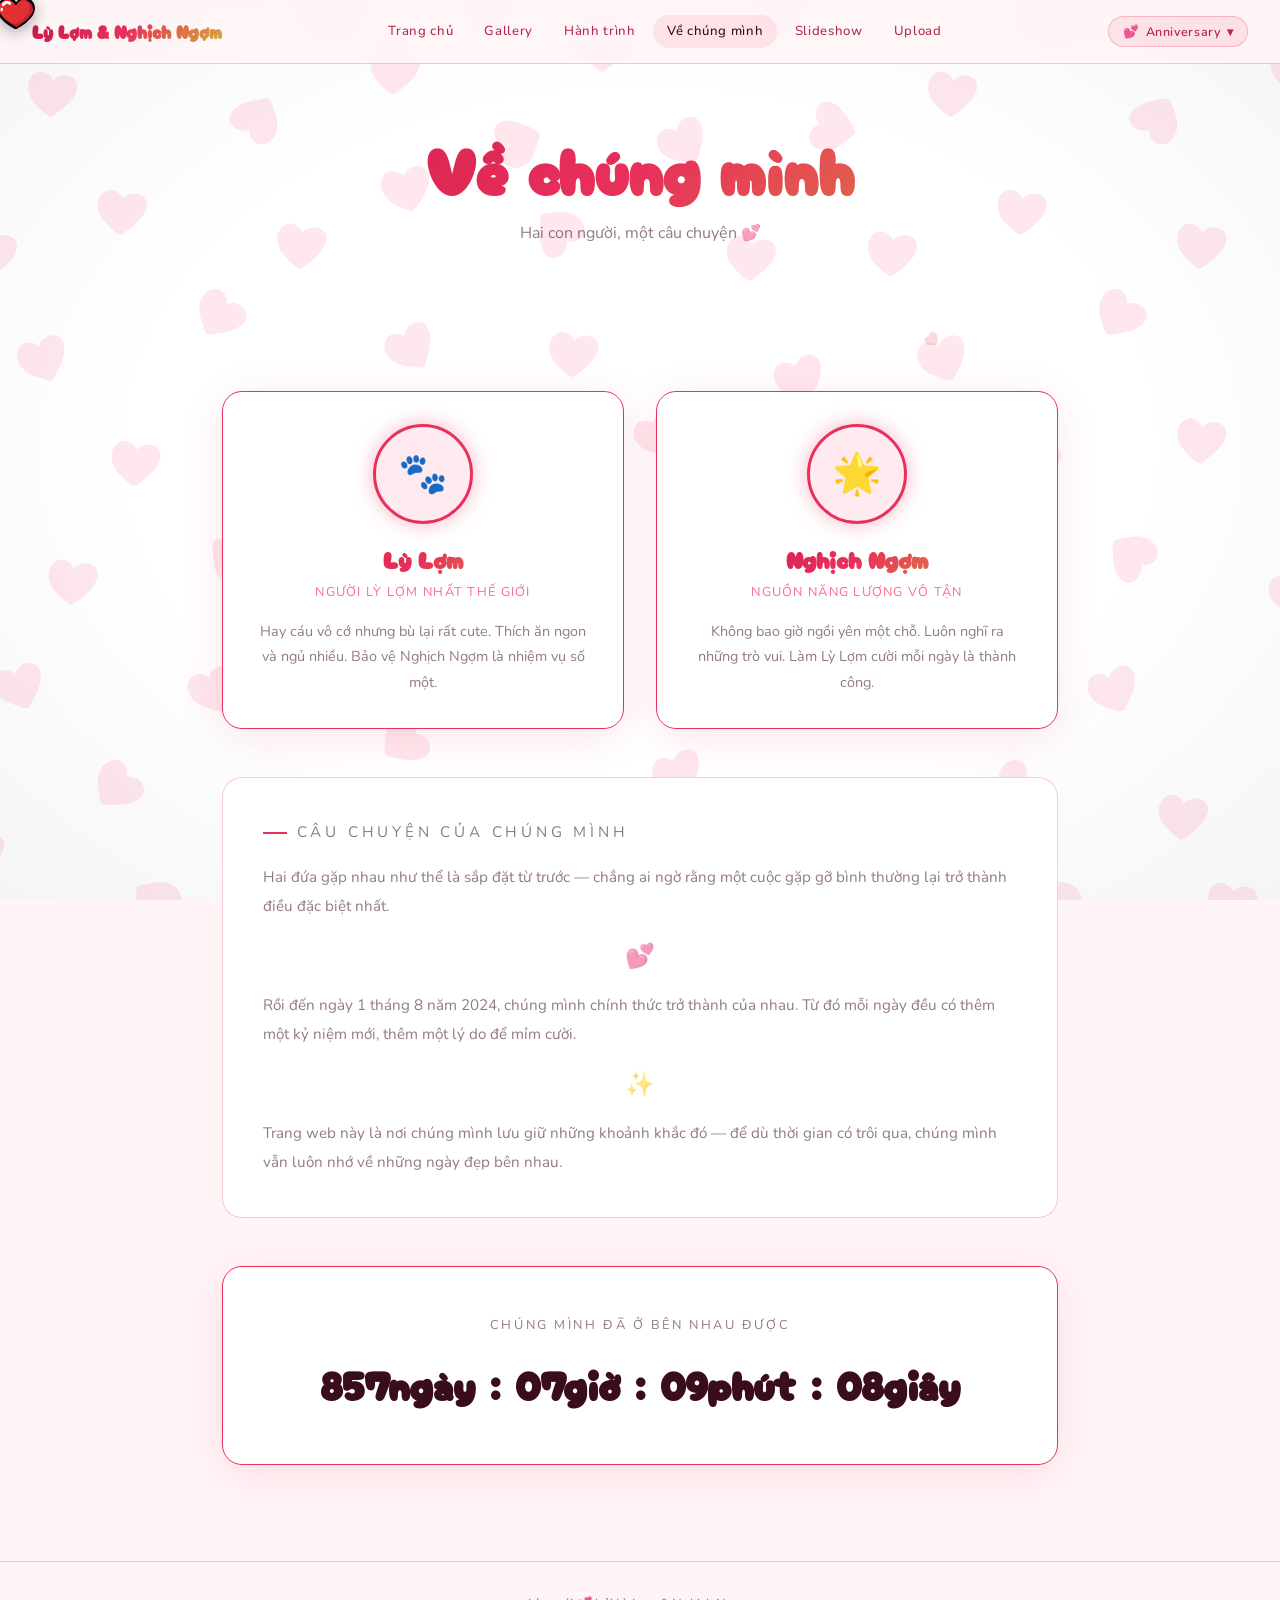
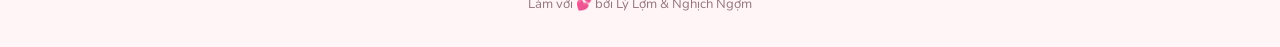
==== commit e1b32c5c: "Fix Firebase config bug, real-time day counter, clipped heading, nav icons, login UX" ====
--- a/about.html
+++ b/about.html
@@ -83,12 +83,12 @@
 <nav id="navbar">
   <a href="index.html" class="nav-logo">Lỳ Lợm & Nghịch Ngợm</a>
   <ul class="nav-links">
-    <li><a href="index.html">🏠 Trang chủ</a></li>
-    <li><a href="gallery.html">🖼️ Gallery</a></li>
-    <li><a href="journey.html">🗺️ Hành trình</a></li>
-    <li><a href="about.html" class="active">💌 Về chúng mình</a></li>
-    <li><a href="slideshow.html">✨ Slideshow</a></li>
-    <li><a href="admin.html">⬆️ Upload</a></li>
+    <li><a href="index.html">Trang chủ</a></li>
+    <li><a href="gallery.html">Gallery</a></li>
+    <li><a href="journey.html">Hành trình</a></li>
+    <li><a href="about.html" class="active">Về chúng mình</a></li>
+    <li><a href="slideshow.html">Slideshow</a></li>
+    <li><a href="admin.html">Upload</a></li>
   </ul>
   <div class="nav-right">
     <div style="position:relative"><button id="theme-btn">💕 Anniversary ▾</button><div id="theme-panel"></div></div>
--- a/css/themes.css
+++ b/css/themes.css
@@ -23,8 +23,8 @@
   --gradient-hero: linear-gradient(135deg, #fff5f7 0%, #ffe3ea 50%, #fff5f7 100%);
   --gradient-accent: linear-gradient(135deg, #e8305a, #d4af37);
   --gradient-text: linear-gradient(135deg, #c9184a, #e8305a, #d4af37);
-  --font-display: 'Playfair Display', serif;
-  --font-body: 'Quicksand', sans-serif;
+  --font-display: 'Cherry Bomb One', system-ui;
+  --font-body: 'Nunito', sans-serif;
   --theme-emoji: '💕';
   --theme-name: 'Anniversary';
   --navbar-blur: rgba(255,245,247,0.85);
--- a/css/global.css
+++ b/css/global.css
@@ -3,7 +3,7 @@
    Lỳ Lợm & Nghịch Ngợm
 ═══════════════════════════════════════════════ */
 
-@import url('https://fonts.googleapis.com/css2?family=Playfair+Display:ital,wght@0,400;0,600;0,700;0,900;1,400;1,700&family=Quicksand:wght@300;400;500;600;700&display=swap');
+@import url('https://fonts.googleapis.com/css2?family=Cherry+Bomb+One&family=Nunito:ital,wght@0,200..1000;1,200..1000&display=swap');
 
 *, *::before, *::after { margin: 0; padding: 0; box-sizing: border-box; }
 
@@ -208,7 +208,8 @@
   -webkit-text-fill-color: transparent;
   background-clip: text;
   margin-bottom: 0.5rem;
-  line-height: 1.15;
+  line-height: 1.25;
+  padding-bottom: 0.08em;
 }
 .page-header p {
   font-size: 1rem;
